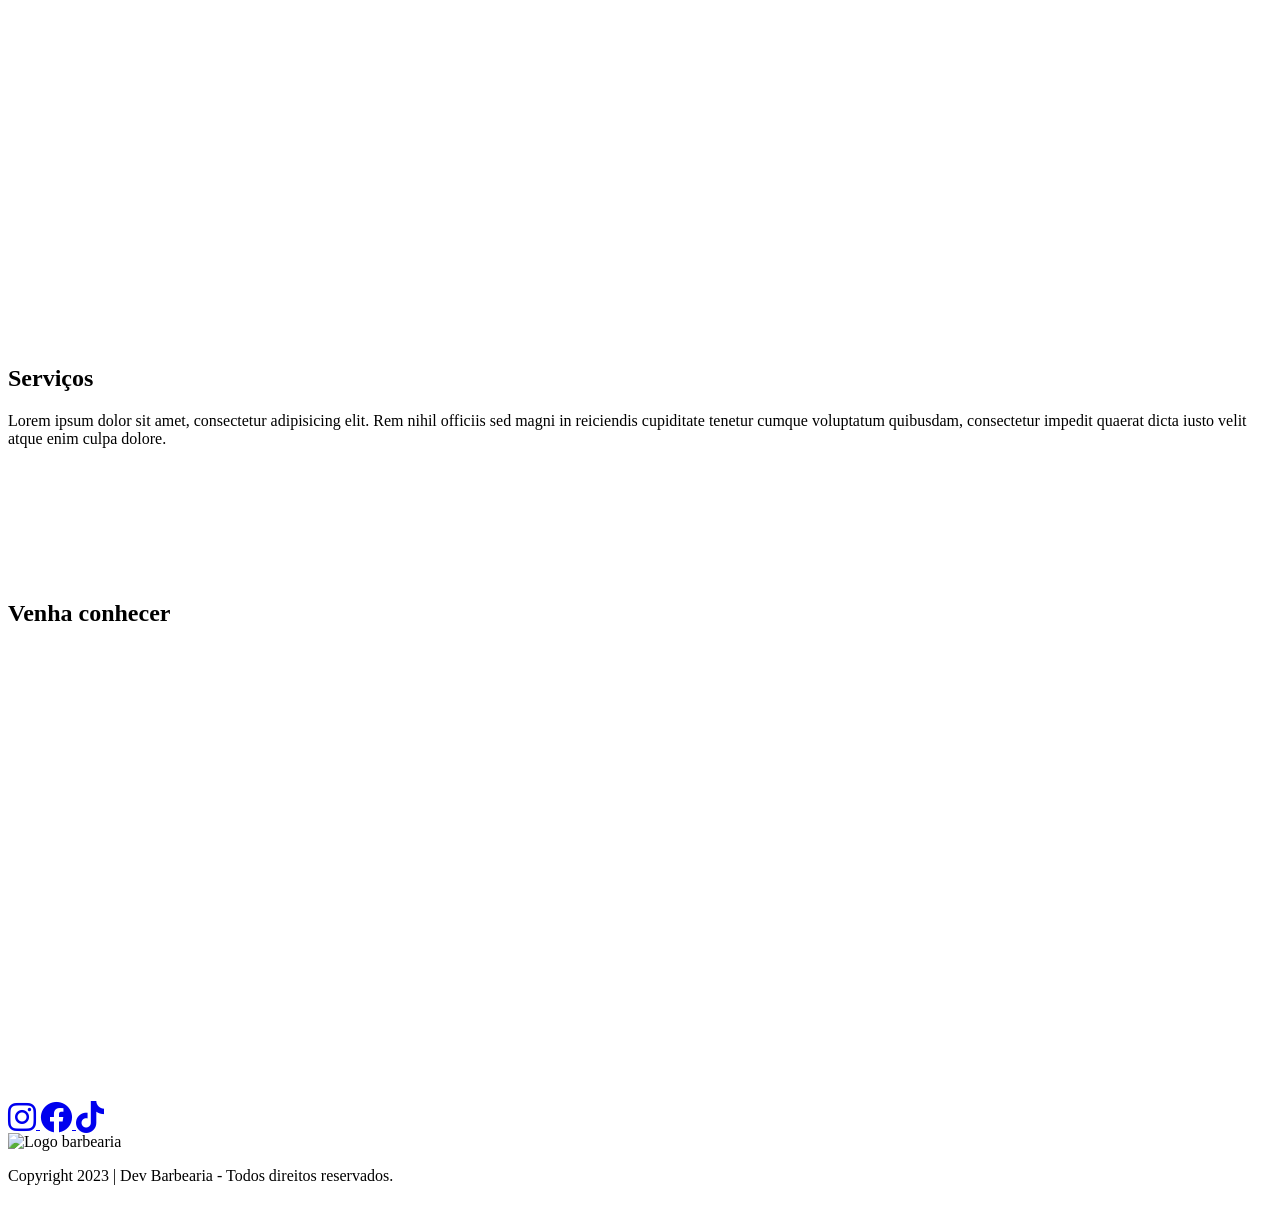
==== index.html @ 3e354839 "wads" ====
<!DOCTYPE html>
<html lang="pt-br">
<head>
  <meta charset="UTF-8">
  <meta name="viewport" content="width=device-width, initial-scale=1.0">

  <link href="https://unpkg.com/aos@2.3.1/dist/aos.css" rel="stylesheet" />
  <link rel="preconnect" href="https://fonts.googleapis.com" />
  <link rel="preconnect" href="https://fonts.gstatic.com" crossorigin />
  <link href="https://fonts.googleapis.com/css2?family=Sora:wght@300;400;500;600&display=swap" rel="stylesheet" />

  <link rel="stylesheet" href="https://cdnjs.cloudflare.com/ajax/libs/font-awesome/6.0.0-beta3/css/all.min.css" integrity="sha512-Fo3rlrZj/k7ujTnHg4CGR2D7kSs0v4LLanw2qksYuRlEzO+tcaEPQogQ0KaoGN26/zrn20ImR1DfuLWnOo7aBA==" crossorigin="anonymous" referrerpolicy="no-referrer" />

  <link rel="stylesheet" href="style.css" />
  <script src="https://unpkg.com/aos@2.3.1/dist/aos.js"></script>


  <title>Dev Barber - Sua barbearia!</title>
</head>
<body>
  <!-- HEADER -->
  <div class="bg-home">
    <header>

      <nav class="header-content container">
        <div class="header-icons" data-aos="fade-down">
          <a href="#">
           <i class="fa-brands fa-instagram fa-2x"></i>   
          </a>
          <a href="#">
            <i class="fa-brands fa-facebook fa-2x"></i>   
          </a>
          <a href="#">
            <i class="fa-brands fa-tiktok fa-2x"></i>   
          </a>
        </div>

        <div class="header-logo" data-aos="fade-up" data-aos-delay="300">
          <img 
            data-aos="flip-up"
            data-aos-delay="300"
            data-aos-duration="1500"
            src="assets/logo.svg" 
            alt="Logo da barbearia"
          />
        </div>

        <div data-aos="fade-down">
          <a class="header-button" href="#">
            Agendar horário
          </a>
        </div>

      </nav>

      <main class="hero container" data-aos="fade-up" data-aos-delay="400">
        <h1>ESTILO É UM REFLEXO DA SUA ATITUDE E SUA PERSONALIDADE.</h1>
        <p>Horário de funcionamento: 09:00 ás 19:00</p>
        <a 
          href="https://api.whatsapp.com/send?phone=5511000000000&text=Quero%20fazer%20um%20agendamento%20hoje!" 
          class="button-contact" 
          target="_blank"
        >
          Agendar horário
        </a>
      </main>

    </header>

  </div>

  <!-- ABOUT -->
  <section class="about">
    <div class="container about-content">
      <div data-aos="zoom-in" data-aos-delay="100">
        <img 
          src="assets/images.svg" 
          alt="Imagem sobre a barbearia"
        />
      </div>

      <div 
        class="about-description"
        data-aos="zoom-out-left" data-aos-delay="250"
      >
        <h2>Sobre</h2>
        <p>Lorem ipsum dolor sit amet consectetur. Ornare eget pellentesque proin risus. Orci proin morbi vestibulum convallis leo vestibulum mus. Non duis augue eros mattis a quis sem sodales.</p>
        <p>Horário de funcionamento: <strong>09:00</strong> ás <strong>19:00</strong></p>
      </div>

    </div>
  </section>

  <!-- SERVICES -->

  <section class="services">

    <div class="services-content container">
      <h2>Serviços</h2>
      <p>Lorem ipsum dolor sit amet, consectetur adipisicing elit. Rem nihil officiis sed magni in reiciendis cupiditate tenetur cumque voluptatum quibusdam, consectetur impedit quaerat dicta iusto velit atque enim culpa dolore.</p>
    </div>

    <section class="haircuts">

      <div class="haircut" data-aos="fade-up" data-aos-delay="150">
        <img
          src="assets/corte1.png"
          alt="Corte normal"
        />
        <div class="haircut-info">
          <strong>Corte normal</strong>
          <button>
            R$ 45,00
          </button>
        </div>
      </div>

      <div class="haircut" data-aos="fade-up" data-aos-delay="250">
        <img
          src="assets/corte2.png"
          alt="Barba completa"
        />
        <div class="haircut-info">
          <strong>Barba completa</strong>
          <button>
            R$ 35,00
          </button>
        </div>
      </div>

      <div class="haircut" data-aos="fade-up" data-aos-delay="400">
        <img
          src="assets/corte3.png"
          alt="Corte e barba"
        />
        <div class="haircut-info">
          <strong>Corte e barba</strong>
          <button>
            R$ 85,00
          </button>
        </div>
      </div>

    </section>

  </section>

  <!-- FOOTER -->

  <div class="services">
    <h2>Venha conhecer</h2>
  </div>

 <iframe src="https://www.google.com/maps/embed?pb=!1m18!1m12!1m3!1d30718.82246350792!2d-47.923475889160166!3d-15.758923999999995!2m3!1f0!2f0!3f0!3m2!1i1024!2i768!4f13.1!3m3!1m2!1s0x935a3a35e3a10291%3A0x80259874edba49ef!2sDomino&#39;s%20Pizza%20-%20Norte!5e0!3m2!1spt-BR!2sbr!4v1778011048023!5m2!1spt-BR!2sbr" width="600" height="450" style="border:0;" allowfullscreen="" loading="lazy" referrerpolicy="no-referrer-when-downgrade"></iframe>

  <footer class="footer">
    <div class="footer-icons">
      <a href="#">
        <i class="fa-brands fa-instagram fa-2x"></i>   
       </a>
       <a href="#">
         <i class="fa-brands fa-facebook fa-2x"></i>   
       </a>
       <a href="#">
         <i class="fa-brands fa-tiktok fa-2x"></i>   
       </a>
    </div>

    <div>
      <img 
        src="assets/logo.svg" 
        alt="Logo barbearia"
      />
    </div>

    <p>Copyright 2023 | Dev Barbearia - Todos direitos reservados.</p>
  </footer>

  <!-- Button Whatsapp -->

  <a 
   href="https://api.whatsapp.com/send?phone=5561999639758&text=Quero%20fazer%20um%20site%20hoje!"
   class="btn-whatsapp"
   target="_blank"
   data-aos="zoom-in-up" data-aos-delay="400"
  >
    <img src="assets/whatssapp.svg" alt="Botao whatsapp" />
    <span class="tooltip-text">Agende seu horário</span>
  </a>


  <script src="script.js"></script>
</body>
</html>
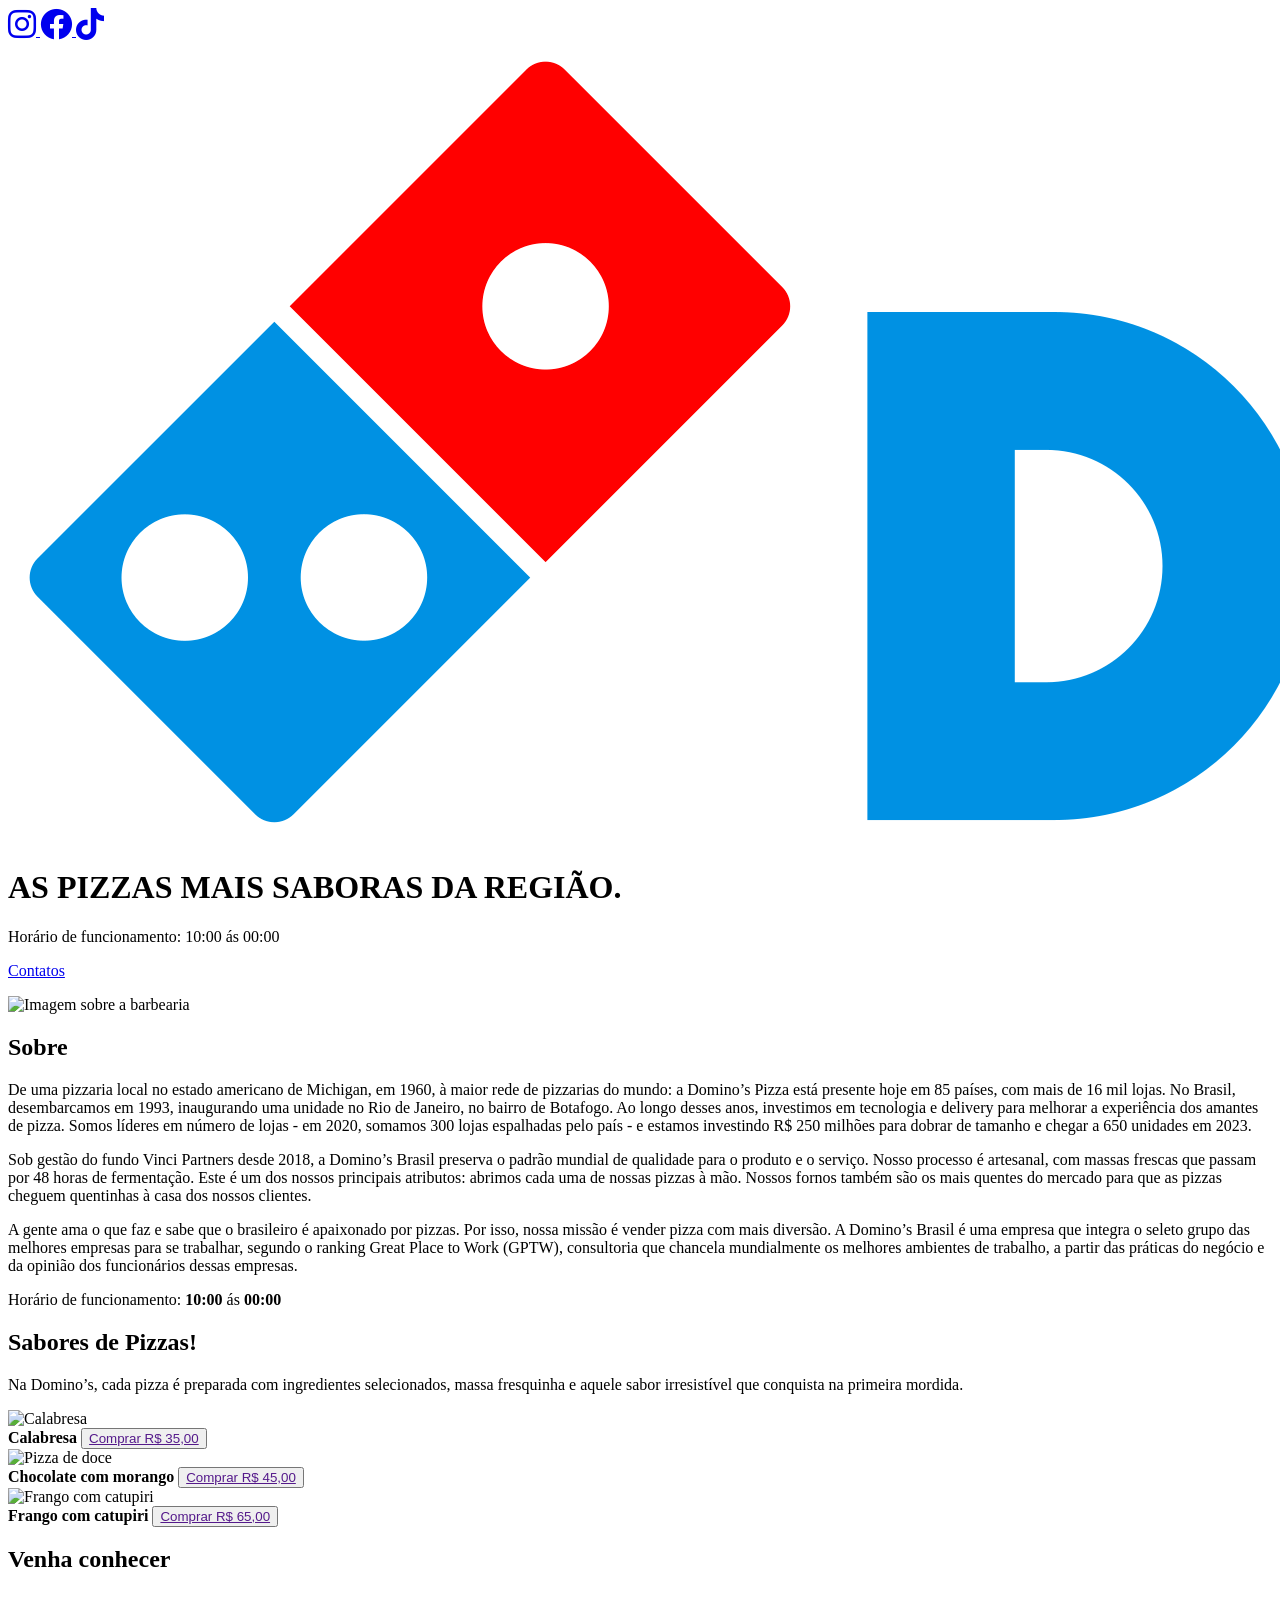
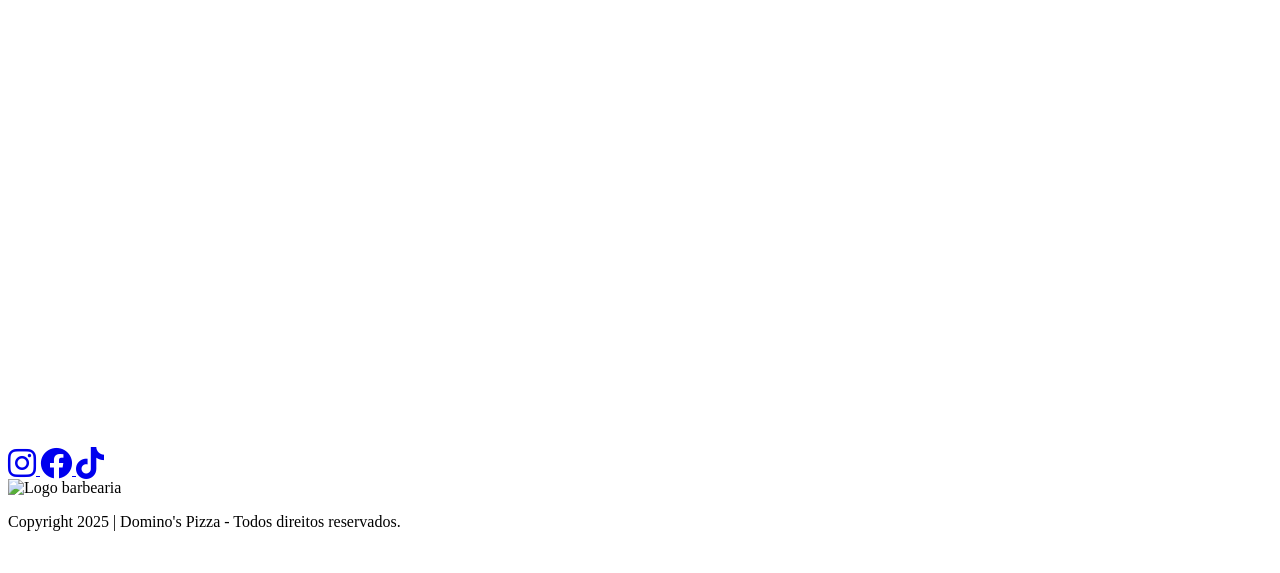
==== commit 915e24ae: "DEI COMIT" ====
--- a/index.html
+++ b/index.html
@@ -15,7 +15,7 @@
   <script src="https://unpkg.com/aos@2.3.1/dist/aos.js"></script>
 
 
-  <title>Dev Barber - Sua barbearia!</title>
+  <title>Domino's Pizza</title>
 </head>
 <body>
   <!-- HEADER -->
@@ -36,32 +36,24 @@
         </div>
 
         <div class="header-logo" data-aos="fade-up" data-aos-delay="300">
-          <img 
-            data-aos="flip-up"
-            data-aos-delay="300"
-            data-aos-duration="1500"
-            src="assets/logo.svg" 
-            alt="Logo da barbearia"
-          />
+        
         </div>
 
-        <div data-aos="fade-down">
-          <a class="header-button" href="#">
-            Agendar horário
-          </a>
-        </div>
+        
 
       </nav>
 
       <main class="hero container" data-aos="fade-up" data-aos-delay="400">
-        <h1>ESTILO É UM REFLEXO DA SUA ATITUDE E SUA PERSONALIDADE.</h1>
-        <p>Horário de funcionamento: 09:00 ás 19:00</p>
+        <img src="img/images.png" alt="Domino's">
+        <h1>AS PIZZAS MAIS SABORAS DA REGIÃO.</h1>
+        <p>Horário de funcionamento: 10:00 ás 00:00</p>
         <a 
           href="https://api.whatsapp.com/send?phone=5511000000000&text=Quero%20fazer%20um%20agendamento%20hoje!" 
           class="button-contact" 
           target="_blank"
         >
-          Agendar horário
+        
+        <p>Contatos</p>
         </a>
       </main>
 
@@ -74,7 +66,7 @@
     <div class="container about-content">
       <div data-aos="zoom-in" data-aos-delay="100">
         <img 
-          src="assets/images.svg" 
+          src="https://www.foodandwine.com/thmb/4qg95tjf0mgdHqez5OLLYc0PNT4=/750x0/filters:no_upscale():max_bytes(150000):strip_icc():format(webp)/classic-cheese-pizza-FT-RECIPE0422-31a2c938fc2546c9a07b7011658cfd05.jpg" 
           alt="Imagem sobre a barbearia"
         />
       </div>
@@ -84,8 +76,12 @@
         data-aos="zoom-out-left" data-aos-delay="250"
       >
         <h2>Sobre</h2>
-        <p>Lorem ipsum dolor sit amet consectetur. Ornare eget pellentesque proin risus. Orci proin morbi vestibulum convallis leo vestibulum mus. Non duis augue eros mattis a quis sem sodales.</p>
-        <p>Horário de funcionamento: <strong>09:00</strong> ás <strong>19:00</strong></p>
+        <p>De uma pizzaria local no estado americano de Michigan, em 1960, à maior rede de pizzarias do mundo: a Domino’s Pizza está presente hoje em 85 países, com mais de 16 mil lojas. No Brasil, desembarcamos em 1993, inaugurando uma unidade no Rio de Janeiro, no bairro de Botafogo. Ao longo desses anos, investimos em tecnologia e delivery para melhorar a experiência dos amantes de pizza. Somos líderes em número de lojas - em 2020, somamos 300 lojas espalhadas pelo país - e estamos investindo R$ 250 milhões para dobrar de tamanho e chegar a 650 unidades em 2023.</p>
+          
+<p>Sob gestão do fundo Vinci Partners desde 2018, a Domino’s Brasil preserva o padrão mundial de qualidade para o produto e o serviço. Nosso processo é artesanal, com massas frescas que passam por 48 horas de fermentação. Este é um dos nossos principais atributos: abrimos cada uma de nossas pizzas à mão. Nossos fornos também são os mais quentes do mercado para que as pizzas cheguem quentinhas à casa dos nossos clientes.</p>
+
+<p>A gente ama o que faz e sabe que o brasileiro é apaixonado por pizzas. Por isso, nossa missão é vender pizza com mais diversão. A Domino’s Brasil é uma empresa que integra o seleto grupo das melhores empresas para se trabalhar, segundo o ranking Great Place to Work (GPTW), consultoria que chancela mundialmente os melhores ambientes de trabalho, a partir das práticas do negócio e da opinião dos funcionários dessas empresas.</p>
+        <p>Horário de funcionamento: <strong>10:00</strong> ás <strong>00:00</strong></p>
       </div>
 
     </div>
@@ -96,47 +92,47 @@
   <section class="services">
 
     <div class="services-content container">
-      <h2>Serviços</h2>
-      <p>Lorem ipsum dolor sit amet, consectetur adipisicing elit. Rem nihil officiis sed magni in reiciendis cupiditate tenetur cumque voluptatum quibusdam, consectetur impedit quaerat dicta iusto velit atque enim culpa dolore.</p>
+      <h2>Sabores de Pizzas!</h2>
+      <p>Na Domino’s, cada pizza é preparada com ingredientes selecionados, massa fresquinha e aquele sabor irresistível que conquista na primeira mordida.</p>
     </div>
 
     <section class="haircuts">
 
       <div class="haircut" data-aos="fade-up" data-aos-delay="150">
         <img
-          src="assets/corte1.png"
-          alt="Corte normal"
+          src="https://www.receitasnestle.com.br/sites/default/files/styles/recipe_detail_desktop_new/public/srh_recipes/494feec171f5683665eba434d22e52f5.webp?itok=n3xpYgtR"
+          alt="Calabresa"
         />
         <div class="haircut-info">
-          <strong>Corte normal</strong>
-          <button>
-            R$ 45,00
+          <strong>Calabresa</strong>
+          <button onclick="Comprar()" class="Comprar">
+         <a href="">Comprar R$ 35,00</a>
           </button>
         </div>
       </div>
 
       <div class="haircut" data-aos="fade-up" data-aos-delay="250">
         <img
-          src="assets/corte2.png"
-          alt="Barba completa"
+          src="https://www.receiteria.com.br/wp-content/uploads/pizza-doce-capa.jpeg"
+          alt="Pizza de doce"
         />
         <div class="haircut-info">
-          <strong>Barba completa</strong>
-          <button>
-            R$ 35,00
+          <strong>Chocolate com morango</strong>
+          <button onclick="Comprar()" class="Comprar">
+          <a href="">Comprar R$ 45,00</a>
           </button>
         </div>
       </div>
 
       <div class="haircut" data-aos="fade-up" data-aos-delay="400">
         <img
-          src="assets/corte3.png"
-          alt="Corte e barba"
+          src="https://sabores-new.s3.amazonaws.com/public/2024/11/pizza-de-frango-1-1024x494.webp"
+          alt="Frango com catupiri"
         />
         <div class="haircut-info">
-          <strong>Corte e barba</strong>
-          <button>
-            R$ 85,00
+          <strong>Frango com catupiri</strong>
+          <button onclick="Comprar()" class="Comprar">
+         <a href="">Comprar R$ 65,00</a>
           </button>
         </div>
       </div>
@@ -168,12 +164,12 @@
 
     <div>
       <img 
-        src="assets/logo.svg" 
+        src="https://upload.wikimedia.org/wikipedia/commons/thumb/3/3e/Domino%27s_pizza_logo.svg/960px-Domino%27s_pizza_logo.svg.png" 
         alt="Logo barbearia"
       />
     </div>
 
-    <p>Copyright 2023 | Dev Barbearia - Todos direitos reservados.</p>
+    <p>Copyright 2025 | Domino's Pizza - Todos direitos reservados.</p>
   </footer>
 
   <!-- Button Whatsapp -->
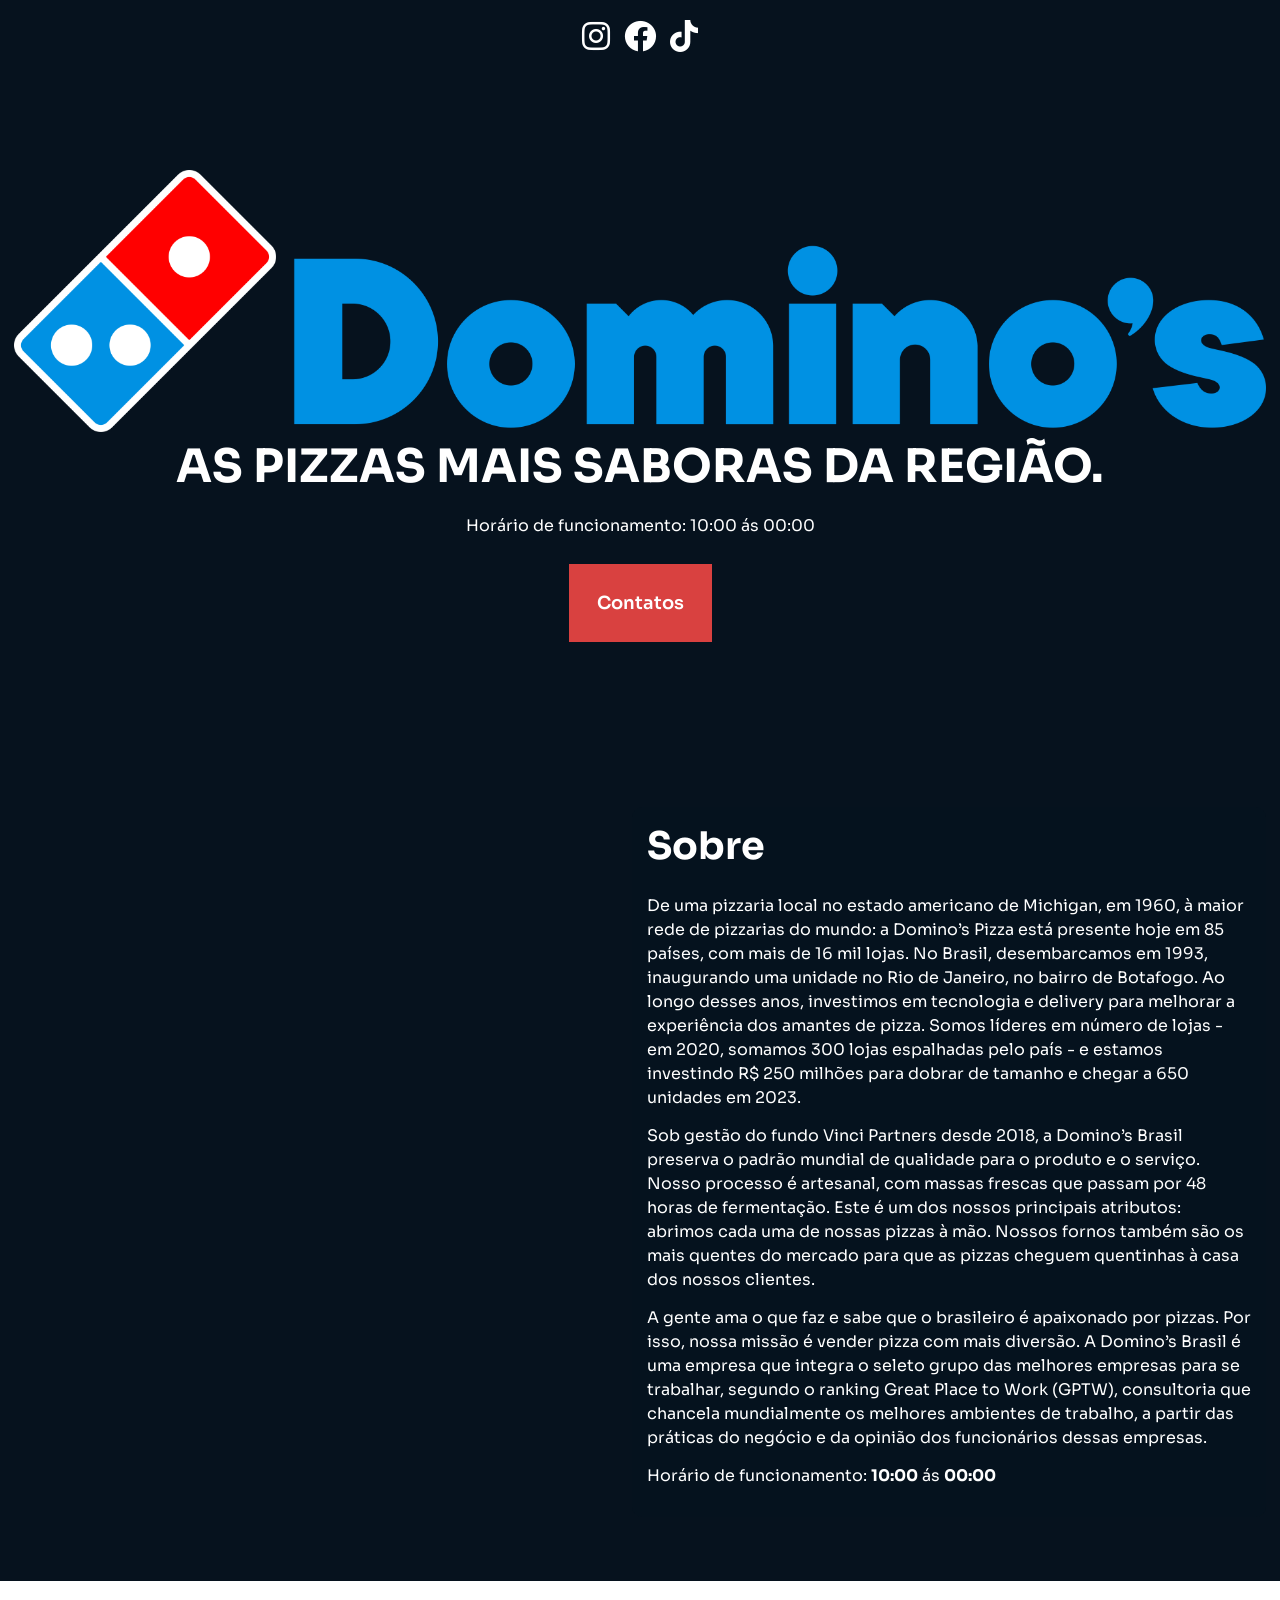
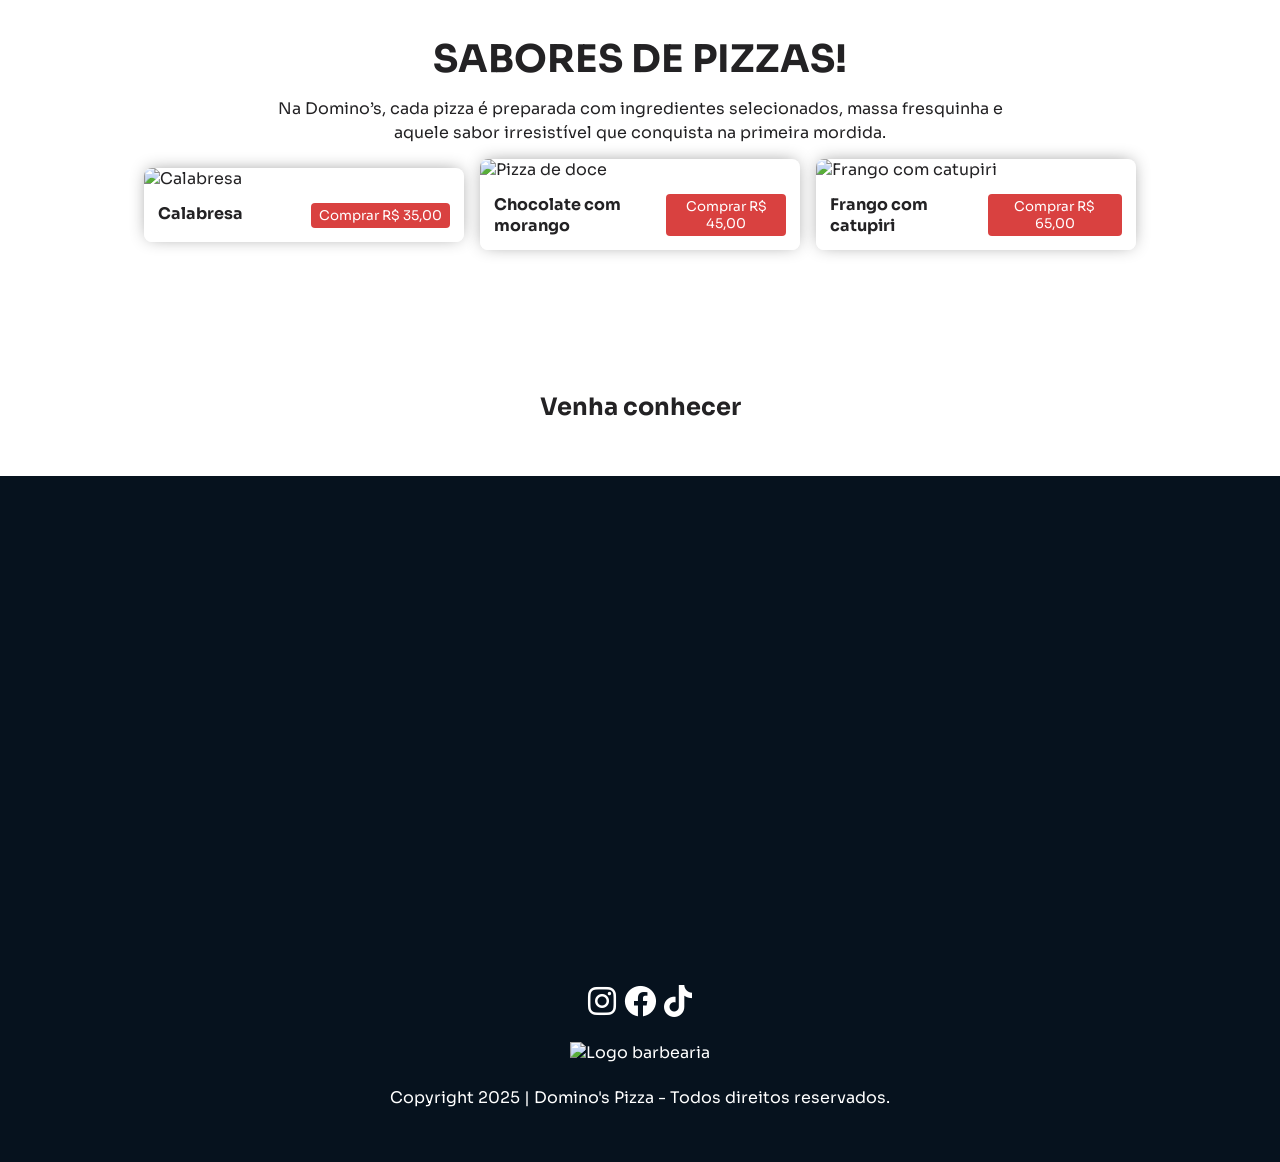
==== commit d58ab894: "finalizado" ====
--- a/index.html
+++ b/index.html
@@ -39,8 +39,6 @@
         
         </div>
 
-        
-
       </nav>
 
       <main class="hero container" data-aos="fade-up" data-aos-delay="400">
@@ -65,10 +63,6 @@
   <section class="about">
     <div class="container about-content">
       <div data-aos="zoom-in" data-aos-delay="100">
-        <img 
-          src="https://www.foodandwine.com/thmb/4qg95tjf0mgdHqez5OLLYc0PNT4=/750x0/filters:no_upscale():max_bytes(150000):strip_icc():format(webp)/classic-cheese-pizza-FT-RECIPE0422-31a2c938fc2546c9a07b7011658cfd05.jpg" 
-          alt="Imagem sobre a barbearia"
-        />
       </div>
 
       <div 
@@ -106,7 +100,7 @@
         <div class="haircut-info">
           <strong>Calabresa</strong>
           <button onclick="Comprar()" class="Comprar">
-         <a href="">Comprar R$ 35,00</a>
+         <a class="a-comprar" href="">Comprar R$ 35,00</a>
           </button>
         </div>
       </div>
@@ -119,7 +113,7 @@
         <div class="haircut-info">
           <strong>Chocolate com morango</strong>
           <button onclick="Comprar()" class="Comprar">
-          <a href="">Comprar R$ 45,00</a>
+          <a href="" class="a-comprar">Comprar R$ 45,00</a>
           </button>
         </div>
       </div>
@@ -132,7 +126,7 @@
         <div class="haircut-info">
           <strong>Frango com catupiri</strong>
           <button onclick="Comprar()" class="Comprar">
-         <a href="">Comprar R$ 65,00</a>
+         <a href="" class="a-comprar">Comprar R$ 65,00</a>
           </button>
         </div>
       </div>
@@ -147,7 +141,7 @@
     <h2>Venha conhecer</h2>
   </div>
 
- <iframe src="https://www.google.com/maps/embed?pb=!1m18!1m12!1m3!1d30718.82246350792!2d-47.923475889160166!3d-15.758923999999995!2m3!1f0!2f0!3f0!3m2!1i1024!2i768!4f13.1!3m3!1m2!1s0x935a3a35e3a10291%3A0x80259874edba49ef!2sDomino&#39;s%20Pizza%20-%20Norte!5e0!3m2!1spt-BR!2sbr!4v1778011048023!5m2!1spt-BR!2sbr" width="600" height="450" style="border:0;" allowfullscreen="" loading="lazy" referrerpolicy="no-referrer-when-downgrade"></iframe>
+ <iframe src="https://www.google.com/maps/embed?pb=!1m18!1m12!1m3!1d30718.82246350792!2d-47.923475889160166!3d-15.758923999999995!2m3!1f0!2f0!3f0!3m2!1i1024!2i768!4f13.1!3m3!1m2!1s0x935a3a35e3a10291%3A0x80259874edba49ef!2sDomino&#39;s%20Pizza%20-%20Norte!5e0!3m2!1spt-BR!2sbr!4v1778011048023!5m2!1spt-BR!2sbr" width="1900" height="450" style="border:0;" allowfullscreen="" loading="lazy" referrerpolicy="no-referrer-when-downgrade"></iframe>
 
   <footer class="footer">
     <div class="footer-icons">
@@ -165,7 +159,7 @@
     <div>
       <img 
         src="https://upload.wikimedia.org/wikipedia/commons/thumb/3/3e/Domino%27s_pizza_logo.svg/960px-Domino%27s_pizza_logo.svg.png" 
-        alt="Logo barbearia"
+        alt="Logo barbearia" id="imgg"
       />
     </div>
 
--- a/style.css
+++ b/style.css
@@ -0,0 +1,372 @@
+* {
+  margin: 0;
+  padding: 0;
+  box-sizing: border-box;
+  outline: 0;
+}
+body{
+  padding-top: 20px;
+}
+header {
+  width: 100%;
+}
+
+.header-content {
+  display: flex;
+  align-items: center;
+  justify-content: center;
+}
+
+i {
+  color: #FFF;
+}
+
+.header-icons {
+  display: flex;
+  gap: 14px;
+}
+
+.header-icons a:hover i {
+  animation: translateY 0.8s infinite alternate;
+  color: #d34040;
+}
+
+@keyframes translateY {
+  from {
+    transform: translateY(0) scale(1);
+  }
+  to {
+    transform: translateY(-8px) scale(1.1);
+  }
+}
+.header-button {
+  border: 1px solid #FFF;
+  padding: 8px 24px;
+  border-radius: 4px;
+  color: #FFF;
+  background-color: transparent;
+  transition: background-color 0.8s;
+}
+
+.header-button:hover {
+  border: 1px solid #d34040;
+  background-color: #d34040;
+}
+
+.header-logo {
+  display: flex;
+  align-items: center;
+  justify-content: center;
+  margin-top: 14px;
+}
+
+@media screen and (max-width: 768px) {
+  .header-content {
+    width: 100%;
+    flex-direction: column;
+    align-items: center;
+    justify-content: center;
+  }
+  .header-content i {
+    margin-top: 16px;
+    font-size: 34px;
+  }
+  .header-logo img {
+    width: 160px;
+    margin-top: 46px;
+  }
+  .header-button {
+    display: none;
+  }
+}
+.container {
+  max-width: 1440px;
+  margin: 0 auto;
+  padding: 0 8px;
+}
+
+.bg-home {
+  position: relative;
+}
+
+.bg-home::before {
+  content: "";
+  display: block;
+  position: absolute;
+  background-image: linear-gradient(to bottom, rgba(6, 18, 30, 0.1), #06121e), url("./assets/bg.jpg");
+  left: 0;
+  top: 0;
+  width: 100%;
+  height: 100%;
+  z-index: -1;
+  background-size: cover;
+  background-repeat: no-repeat;
+  background-position: 50% 0;
+  opacity: 0.9;
+}
+
+.hero {
+  color: #FFF;
+  min-height: 80vh;
+  display: flex;
+  flex-direction: column;
+  align-items: center;
+  justify-content: center;
+  padding: 14px;
+}
+.hero h1 {
+  text-align: center;
+  line-height: 150%;
+  max-width: 940px;
+  font-size: 46px;
+}
+.hero p {
+  text-align: center;
+  margin: 14px 0;
+}
+
+.button-contact {
+  padding: 14px 28px;
+  color: #FFF;
+  background-color: #d94140;
+  border: 0;
+  font-size: 18px;
+  font-weight: 600;
+  margin: 14px 0;
+}
+
+.button-contact:hover {
+  animation: scaleButton 0.8s alternate infinite;
+}
+
+@keyframes scaleButton {
+  from {
+    transform: scale(1);
+  }
+  to {
+    transform: scale(1.07);
+  }
+}
+@media screen and (max-width: 768px) {
+  .hero {
+    min-height: 60vh;
+  }
+  .hero h1 {
+    font-size: 34px;
+    padding: 0 14px;
+    width: 100%;
+  }
+  .hero p {
+    font-size: 14px;
+  }
+}
+@media screen and (max-width: 480px) {
+  .hero h1 {
+    font-size: 24px;
+  }
+}
+.about {
+  background-image: url("https://ma.senac.br/wp-content/uploads/2016/07/95126774657785e33d4790.jpg");
+  background-size: cover;
+  overflow: hidden;
+  color: #FFF;
+}
+
+.about-content {
+  display: flex;
+  align-items: center;
+  justify-content: center;
+  gap: 14px;
+  padding: 34px 14px 64px 14px;
+}
+.about-content img {
+  max-width: 570px;
+}
+
+.about-content div {
+  flex: 1;
+}
+.about-description{
+  background-color: #06121e9c;
+  padding: 15px;
+  border-radius: 10px;
+}
+.about-description h2 {
+  font-size: 38px;
+  margin-bottom: 24px;
+}
+.about-description p {
+  margin-bottom: 14px;
+  line-height: 150%;
+}
+.a-comprar{
+  color: white;
+}
+#imgg{
+  width: 80px;
+}
+
+@media screen and (max-width: 768px) {
+  .about-content {
+    flex-direction: column;
+  }
+}
+.services {
+  background-color: #FFF;
+  color: #232224;
+  display: flex;
+  flex-direction: column;
+  align-items: center;
+  justify-content: center;
+  padding: 54px 14px;
+}
+
+.services-content h2 {
+  text-transform: uppercase;
+  text-align: center;
+  font-size: 38px;
+  margin-bottom: 14px;
+}
+
+.services-content p {
+  line-height: 150%;
+  margin-bottom: 14px;
+  text-align: center;
+  max-width: 780px;
+}
+
+.haircuts {
+  display: flex;
+  justify-content: center;
+  align-items: center;
+  gap: 16px;
+  padding: 0 44px 34px 44px;
+}
+
+.haircut {
+  flex: 1;
+  display: flex;
+  flex-direction: column;
+  background-color: #FFF;
+  border-radius: 8px;
+  box-shadow: 0px -1px 17px -4px rgba(0, 0, 0, 0.45);
+  overflow: hidden;
+}
+.haircut img {
+  width: 100%;
+  max-width: 354px;
+  transition: transform 0.2s;
+}
+
+.haircut img:hover {
+  transform: scale(1.2);
+  z-index: 1;
+}
+
+.haircut-info {
+  width: 100%;
+  display: flex;
+  justify-content: space-between;
+  padding: 14px;
+  background-color: #FFF;
+  z-index: 99;
+}
+
+.haircut-info button {
+  color: #FFF;
+  background-color: #d94140;
+  padding: 4px 8px;
+  border-radius: 4px;
+  border: 0;
+  cursor: default;
+}
+
+@media screen and (max-width: 768px) {
+  .haircuts {
+    flex-direction: column;
+  }
+  .haircut img {
+    max-width: 740px;
+  }
+}
+.footer {
+  display: flex;
+  flex-direction: column;
+  align-items: center;
+  justify-content: center;
+  padding: 54px 0;
+  gap: 24px;
+  color: #FFF;
+}
+
+.footer-icons {
+  display: flex;
+  gap: 8px;
+  color: #FFF;
+}
+
+.btn-whatsapp {
+  position: fixed;
+  bottom: 14px;
+  right: 24px;
+  z-index: 99;
+}
+.btn-whatsapp img {
+  max-width: 74px;
+  transition: transform 0.4s;
+}
+.btn-whatsapp img:hover {
+  transform: scale(1.1);
+}
+
+.btn-whatsapp .tooltip-text {
+  visibility: hidden;
+  position: absolute;
+  width: 120px;
+  top: 8px;
+  left: -144px;
+  padding: 6px;
+  border-radius: 8px;
+  text-align: center;
+  background-color: #232224;
+  color: #FFF;
+  opacity: 0;
+  transition: opacity 0.4s;
+}
+
+.btn-whatsapp:hover .tooltip-text {
+  visibility: visible;
+  opacity: 1;
+}
+
+@media screen and (max-width: 768px) {
+  .btn-whatsapp img {
+    max-width: 64px;
+  }
+}
+body {
+  font-family: "Sora", sans-serif;
+  width: 100%;
+  height: 100vh;
+  position: relative;
+  background-color: #06121e;
+  cursor: url("./assets/pont.png"), auto;
+}
+
+button {
+  font-family: "Sora", sans-serif;
+  cursor: pointer;
+}
+
+svg {
+  width: 100%;
+}
+
+img {
+  width: 100%;
+}
+
+a {
+  cursor: pointer;
+  text-decoration: none;
+}/*# sourceMappingURL=style.css.map */
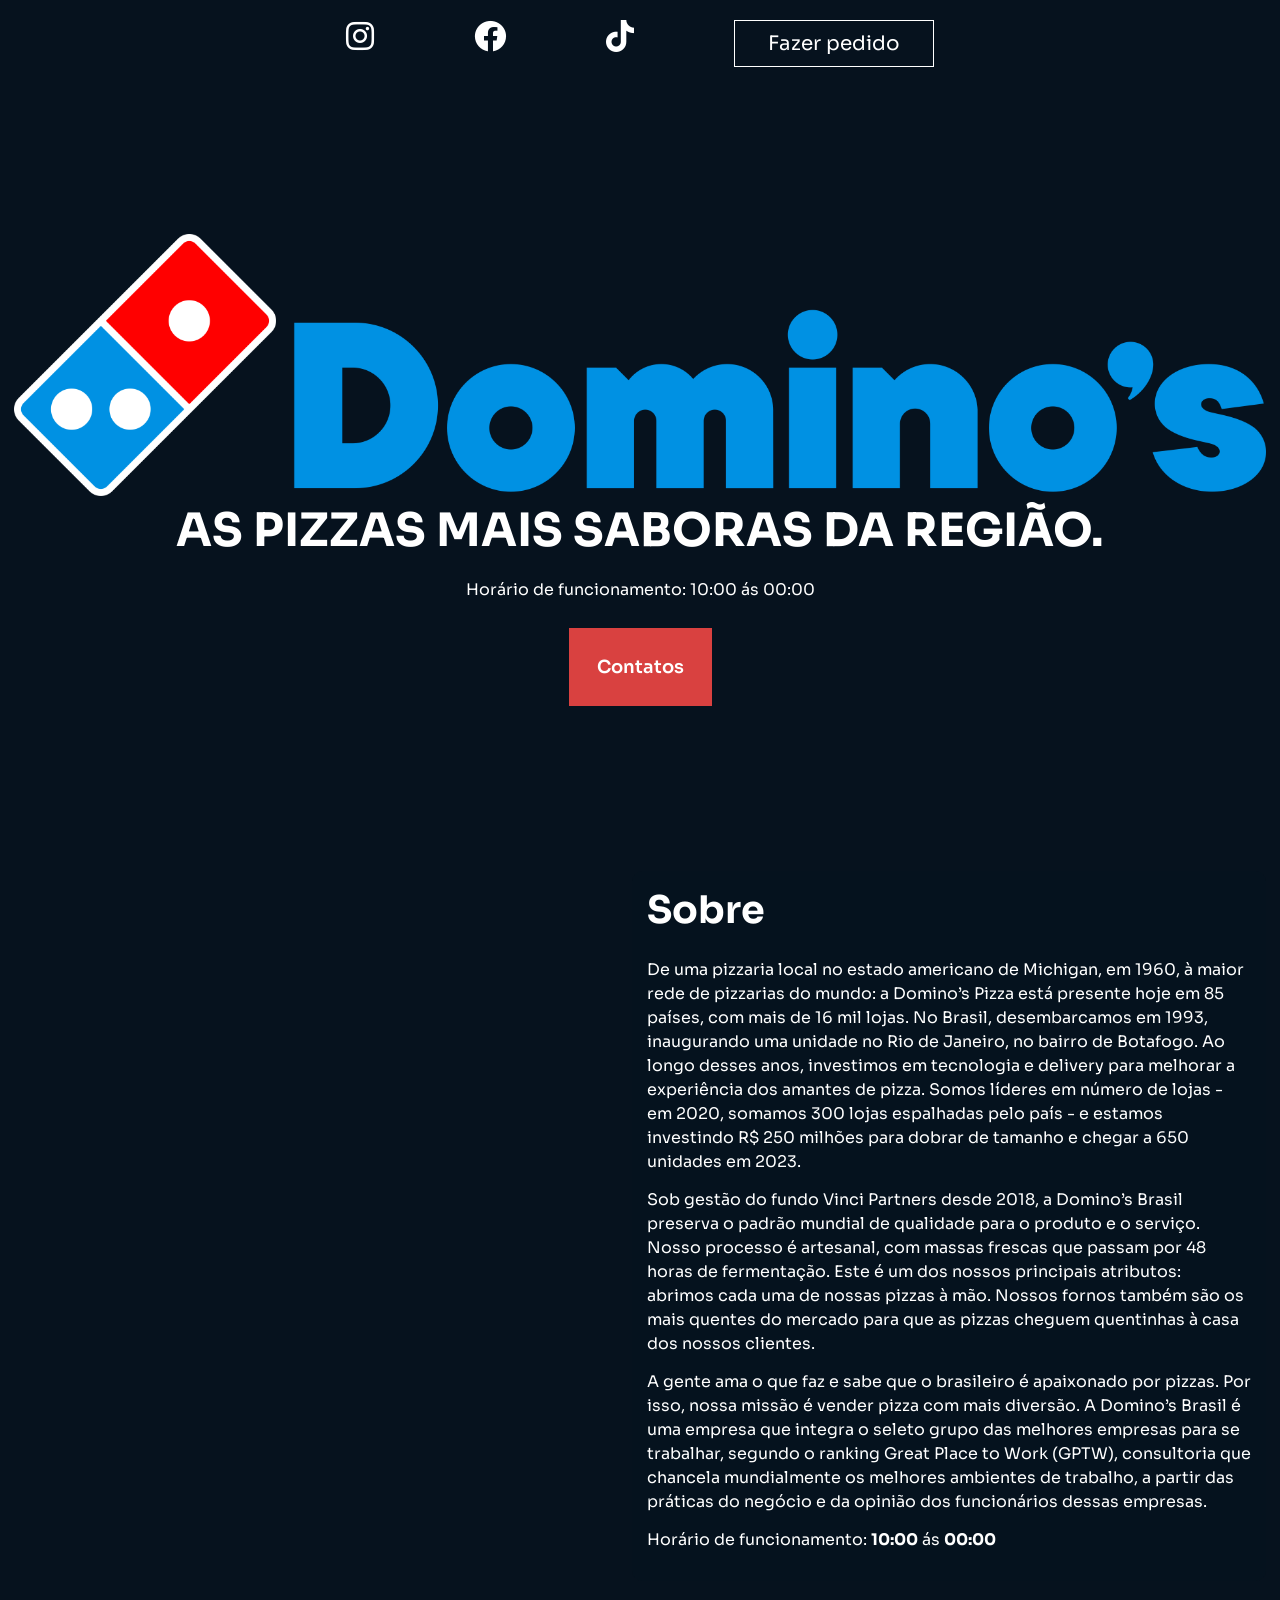
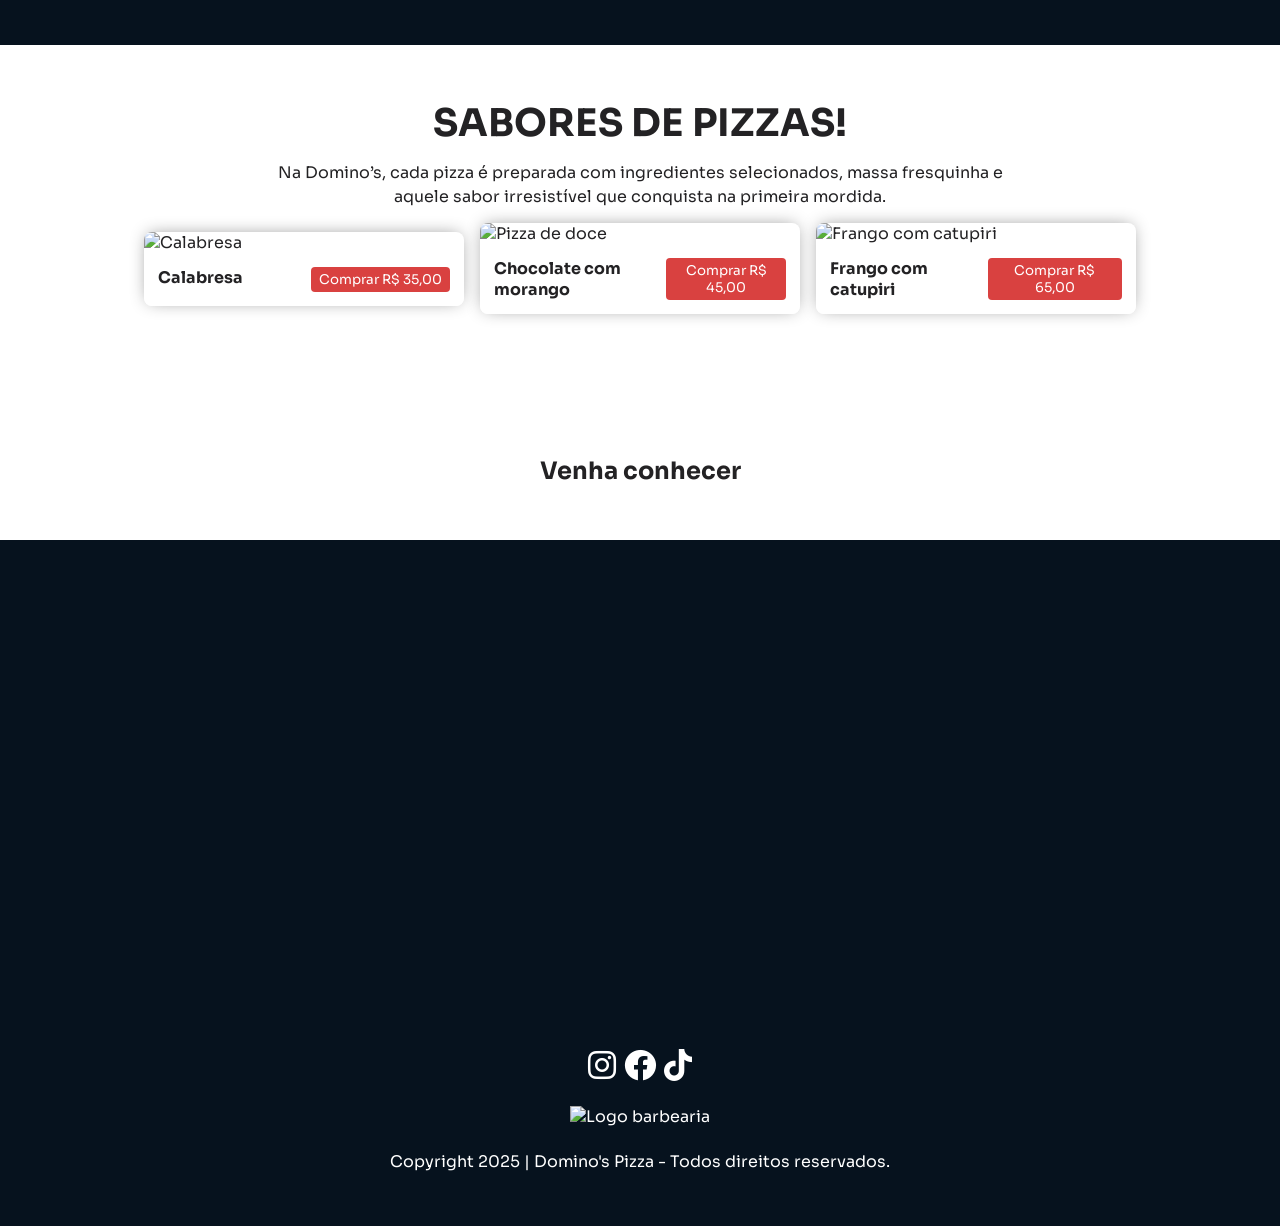
==== commit c8386e1b: "Merge branch 'main' of https://github.com/joaovbernardinos15-ctrl/Dupla-1" ====
--- a/index.html
+++ b/index.html
@@ -24,21 +24,23 @@
 
       <nav class="header-content container">
         <div class="header-icons" data-aos="fade-down">
-          <a href="#">
+          <a href="https://www.instagram.com/dominospizzabrasil/">
            <i class="fa-brands fa-instagram fa-2x"></i>   
           </a>
-          <a href="#">
+          <a href="https://www.facebook.com/DominosPizzaBrasil/">
             <i class="fa-brands fa-facebook fa-2x"></i>   
           </a>
-          <a href="#">
+          <a href="https://www.tiktok.com/@dominospizzabrasil">
             <i class="fa-brands fa-tiktok fa-2x"></i>   
+          </a>
+          <a id="pedido" href="pedidos.html">
+          Fazer pedido
           </a>
         </div>
 
-        <div class="header-logo" data-aos="fade-up" data-aos-delay="300">
-        
+        <div class="header-logo" data-aos="fade-up" data-aos-delay="300"> 
+          
         </div>
-
       </nav>
 
       <main class="hero container" data-aos="fade-up" data-aos-delay="400">
@@ -174,8 +176,8 @@
    target="_blank"
    data-aos="zoom-in-up" data-aos-delay="400"
   >
-    <img src="assets/whatssapp.svg" alt="Botao whatsapp" />
-    <span class="tooltip-text">Agende seu horário</span>
+    <img src="https://cdn-icons-png.flaticon.com/256/2111/2111728.png" alt="Botao whatsapp" />
+    
   </a>
 
 
--- a/style.css
+++ b/style.css
@@ -10,6 +10,17 @@
 header {
   width: 100%;
 }
+#pedido{
+  width: 200px;
+  padding: 10px;
+  color: white;
+  border: 0.5px solid white;
+  text-align: center;
+  font-size: 20px;
+}
+#pedido:hover{
+  background-color:#0f2235;
+}
 
 .header-content {
   display: flex;
@@ -22,6 +33,11 @@
 }
 
 .header-icons {
+  display: flex;
+  gap: 100px;
+  padding-bottom: 50px;
+}
+#iconss{
   display: flex;
   gap: 14px;
 }
@@ -113,6 +129,21 @@
   align-items: center;
   justify-content: center;
   padding: 14px;
+}
+.heros {
+  color: #FFF;
+  min-height: 20vh;
+  display: flex;
+  flex-direction: column;
+  align-items: center;
+  justify-content: center;
+  padding: 14px;
+}
+.heros h1 {
+  text-align: center;
+  line-height: 150%;
+  max-width: 940px;
+  font-size: 76px;
 }
 .hero h1 {
   text-align: center;
